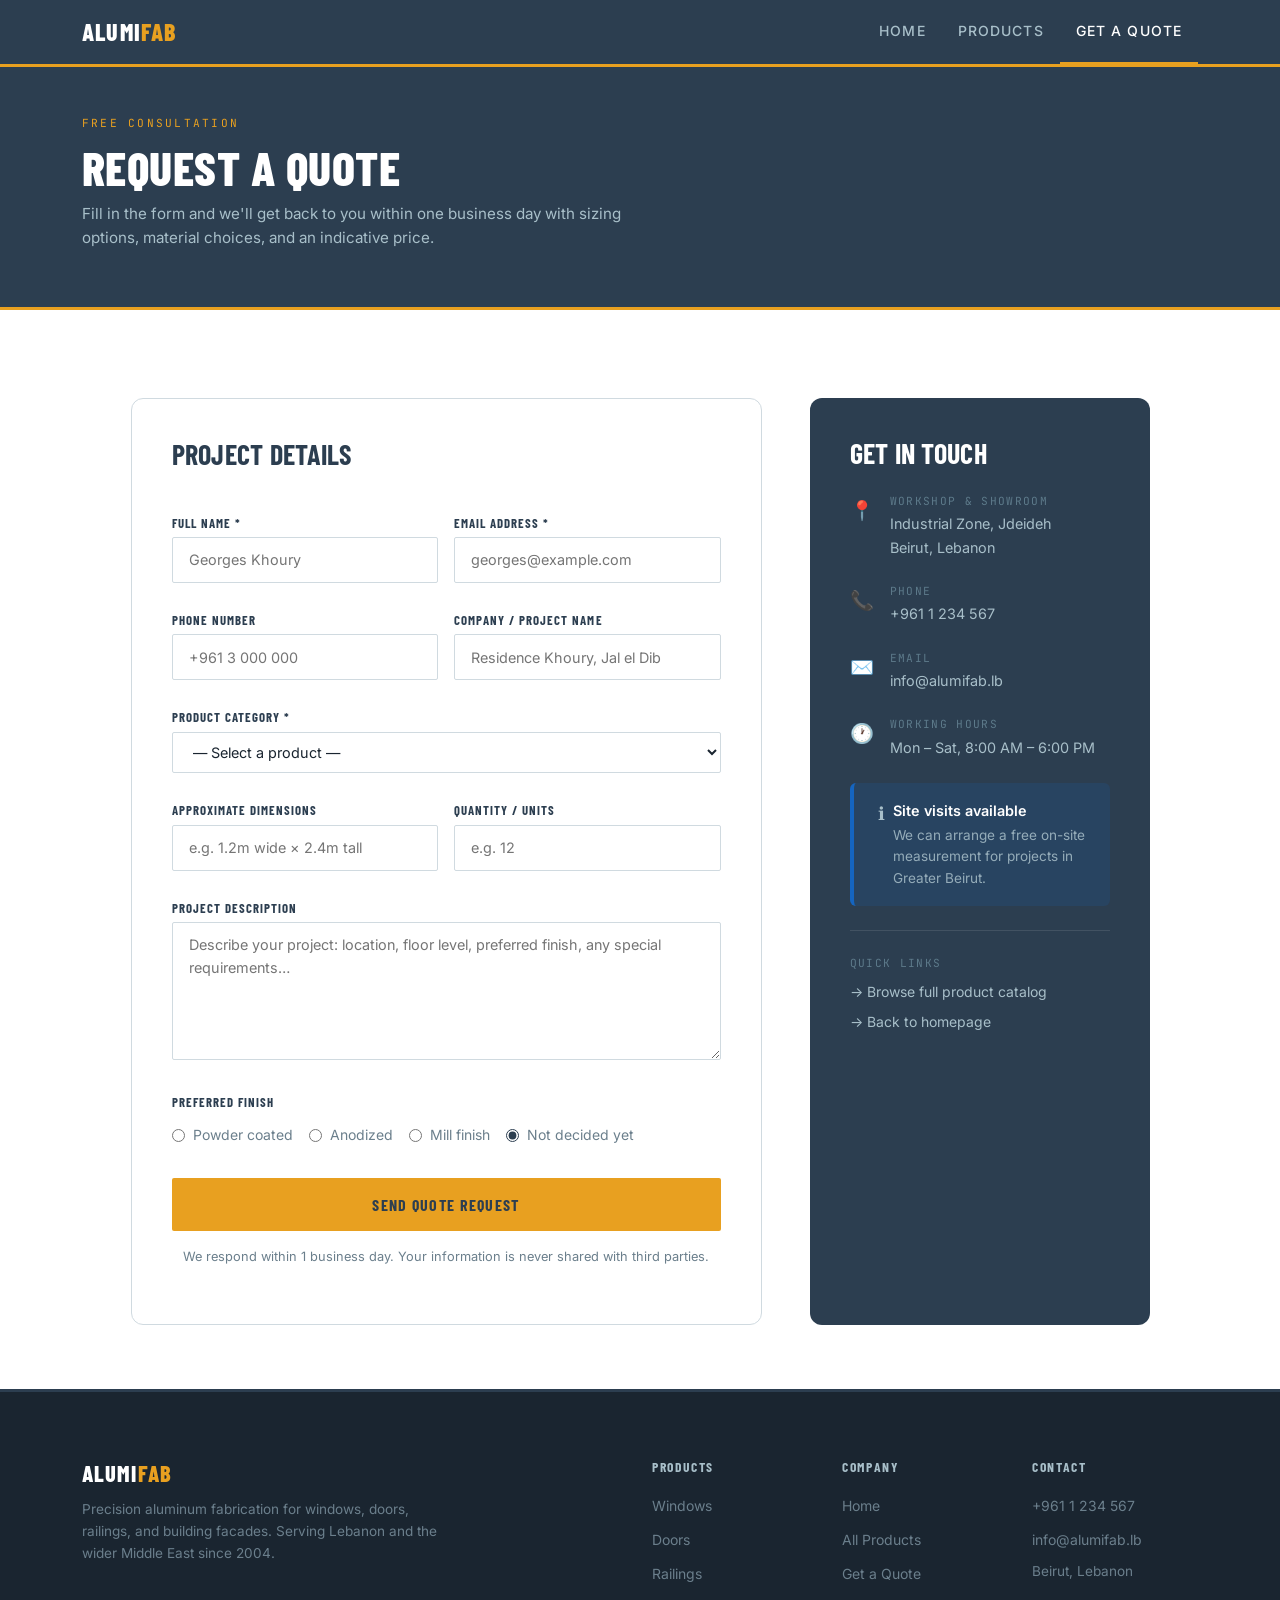
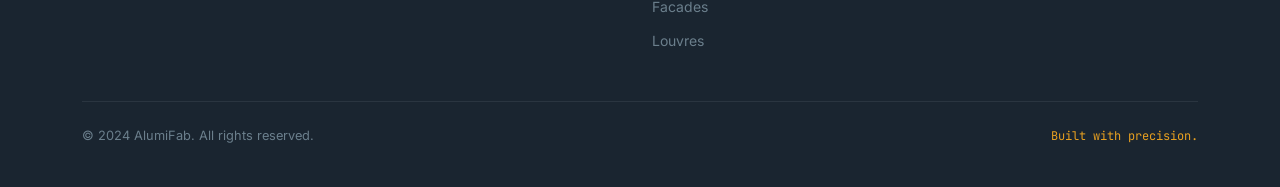
==== contact.html @ c07e7835 "Initial commit" ====
<!DOCTYPE html>
<html lang="en">
<head>
  <meta charset="UTF-8" />
  <meta name="viewport" content="width=device-width, initial-scale=1.0" />
  <meta name="description" content="Request a free quote from AlumiFab for aluminum windows, doors, railings, and facade systems." />
  <title>Get a Quote — AlumiFab</title>

  <!-- Bootstrap 5 -->
  <link href="https://cdn.jsdelivr.net/npm/bootstrap@5.3.3/dist/css/bootstrap.min.css" rel="stylesheet" />
  <!-- Custom styles -->
  <link rel="stylesheet" href="css/style.css" />
</head>
<body data-page="contact">

  <!-- ======================================================
       NAVIGATION
  ====================================================== -->
  <nav class="navbar navbar-expand-lg site-nav sticky-top">
    <div class="container">
      <a class="navbar-brand" href="index.html">Alumi<span>Fab</span></a>
      <button class="navbar-toggler" type="button" data-bs-toggle="collapse" data-bs-target="#mainNav" aria-label="Toggle navigation">
        <span class="navbar-toggler-icon"></span>
      </button>
      <div class="collapse navbar-collapse" id="mainNav">
        <ul class="navbar-nav ms-auto">
          <li class="nav-item"><a class="nav-link" href="index.html">Home</a></li>
          <li class="nav-item"><a class="nav-link" href="products.html">Products</a></li>
          <li class="nav-item"><a class="nav-link active" href="contact.html">Get a Quote</a></li>
        </ul>
      </div>
    </div>
  </nav>

  <main>

    <!-- ======================================================
         PAGE HEADER
    ====================================================== -->
    <section style="background: var(--col-steel); padding: 3rem 0 2.5rem; border-bottom: 3px solid var(--col-spark);">
      <div class="container">
        <span class="section-label">Free consultation</span>
        <h1 class="section-title" style="color: var(--col-white); margin-bottom:0.5rem;">Request a Quote</h1>
        <p style="color: var(--col-sheen); font-size: 0.95rem; max-width:55ch;">
          Fill in the form and we'll get back to you within one business day with sizing options, material choices, and an indicative price.
        </p>
      </div>
    </section>

    <!-- ======================================================
         CONTACT SECTION
    ====================================================== -->
    <section class="contact-section">
      <div class="container">

        <!-- Alert messages container -->
        <div id="alert-container" role="alert" aria-live="polite" style="max-width:700px; margin: 0 auto var(--sp-lg);"></div>

        <div class="row g-5 justify-content-center">

          <!-- FORM -->
          <div class="col-lg-7">
            <div class="contact-card">
              <h2 style="font-family:var(--font-display); font-size:1.75rem; text-transform:uppercase; color:var(--col-steel); margin-bottom:var(--sp-xl);">
                Project Details
              </h2>

              <form id="quote-form" novalidate>

                <div class="row g-3">
                  <!-- Name -->
                  <div class="col-sm-6">
                    <div class="form-group-custom">
                      <label class="form-label-custom" for="name">Full Name *</label>
                      <input
                        type="text"
                        id="name"
                        class="form-control-custom"
                        placeholder="Georges Khoury"
                        autocomplete="name"
                      />
                    </div>
                  </div>

                  <!-- Email -->
                  <div class="col-sm-6">
                    <div class="form-group-custom">
                      <label class="form-label-custom" for="email">Email Address *</label>
                      <input
                        type="email"
                        id="email"
                        class="form-control-custom"
                        placeholder="georges@example.com"
                        autocomplete="email"
                      />
                    </div>
                  </div>
                </div>

                <div class="row g-3">
                  <!-- Phone -->
                  <div class="col-sm-6">
                    <div class="form-group-custom">
                      <label class="form-label-custom" for="phone">Phone Number</label>
                      <input
                        type="tel"
                        id="phone"
                        class="form-control-custom"
                        placeholder="+961 3 000 000"
                        autocomplete="tel"
                      />
                    </div>
                  </div>

                  <!-- Company -->
                  <div class="col-sm-6">
                    <div class="form-group-custom">
                      <label class="form-label-custom" for="company">Company / Project Name</label>
                      <input
                        type="text"
                        id="company"
                        class="form-control-custom"
                        placeholder="Residence Khoury, Jal el Dib"
                        autocomplete="organization"
                      />
                    </div>
                  </div>
                </div>

                <!-- Product category -->
                <div class="form-group-custom">
                  <label class="form-label-custom" for="product-select">Product Category *</label>
                  <select id="product-select" class="form-control-custom">
                    <option value="">— Select a product —</option>
                    <optgroup label="Windows">
                      <option value="Thermal Break Casement Window">Thermal Break Casement Window</option>
                      <option value="Fixed Picture Window">Fixed Picture Window</option>
                      <option value="Sliding Sash Window">Sliding Sash Window</option>
                      <option value="Tilt & Turn Window">Tilt &amp; Turn Window</option>
                      <option value="Louvered Vent Window">Louvered Vent Window</option>
                    </optgroup>
                    <optgroup label="Doors">
                      <option value="Pivot Entry Door">Pivot Entry Door</option>
                      <option value="Sliding Patio Door">Sliding Patio Door</option>
                      <option value="Folding Bi-Fold Door">Folding Bi-Fold Door</option>
                      <option value="Security Fire Door">Security Fire Door</option>
                      <option value="Flush Swing Door">Flush Swing Door</option>
                    </optgroup>
                    <optgroup label="Railings">
                      <option value="Glass Balcony Railing">Glass Balcony Railing</option>
                      <option value="Horizontal Bar Railing">Horizontal Bar Railing</option>
                      <option value="Decorative Spindle Railing">Decorative Spindle Railing</option>
                      <option value="Pool Fence Railing">Pool Fence Railing</option>
                    </optgroup>
                    <optgroup label="Facades">
                      <option value="Ventilated Facade Panel">Ventilated Facade Panel</option>
                      <option value="Perforated Screen Panel">Perforated Screen Panel</option>
                    </optgroup>
                    <optgroup label="Louvres">
                      <option value="Fixed External Louvre">Fixed External Louvre</option>
                      <option value="Motorized Adjustable Louvre">Motorized Adjustable Louvre</option>
                    </optgroup>
                    <option value="Custom / Not listed">Custom / Not listed</option>
                  </select>
                </div>

                <!-- Dimensions -->
                <div class="row g-3">
                  <div class="col-sm-6">
                    <div class="form-group-custom">
                      <label class="form-label-custom" for="dimensions">Approximate Dimensions</label>
                      <input
                        type="text"
                        id="dimensions"
                        class="form-control-custom"
                        placeholder="e.g. 1.2m wide × 2.4m tall"
                      />
                    </div>
                  </div>
                  <div class="col-sm-6">
                    <div class="form-group-custom">
                      <label class="form-label-custom" for="quantity">Quantity / Units</label>
                      <input
                        type="number"
                        id="quantity"
                        class="form-control-custom"
                        placeholder="e.g. 12"
                        min="1"
                      />
                    </div>
                  </div>
                </div>

                <!-- Message -->
                <div class="form-group-custom">
                  <label class="form-label-custom" for="message">Project Description</label>
                  <textarea
                    id="message"
                    class="form-control-custom"
                    rows="5"
                    placeholder="Describe your project: location, floor level, preferred finish, any special requirements…"
                  ></textarea>
                </div>

                <!-- Finish preference -->
                <div class="form-group-custom">
                  <label class="form-label-custom d-block" style="margin-bottom:0.75rem;">Preferred Finish</label>
                  <div class="d-flex flex-wrap gap-3">
                    <label style="display:flex; align-items:center; gap:0.5rem; font-size:0.875rem; color:var(--col-muted); cursor:pointer;">
                      <input type="radio" name="finish" value="powder-coated" style="accent-color: var(--col-steel);" /> Powder coated
                    </label>
                    <label style="display:flex; align-items:center; gap:0.5rem; font-size:0.875rem; color:var(--col-muted); cursor:pointer;">
                      <input type="radio" name="finish" value="anodized" style="accent-color: var(--col-steel);" /> Anodized
                    </label>
                    <label style="display:flex; align-items:center; gap:0.5rem; font-size:0.875rem; color:var(--col-muted); cursor:pointer;">
                      <input type="radio" name="finish" value="mill" style="accent-color: var(--col-steel);" /> Mill finish
                    </label>
                    <label style="display:flex; align-items:center; gap:0.5rem; font-size:0.875rem; color:var(--col-muted); cursor:pointer;">
                      <input type="radio" name="finish" value="undecided" style="accent-color: var(--col-steel);" checked /> Not decided yet
                    </label>
                  </div>
                </div>

                <button type="submit" id="submit-btn" class="btn-primary-custom w-100 mt-2" style="padding: 0.85rem; font-size:1rem;">
                  Send Quote Request
                </button>

                <p style="font-size:0.8rem; color:var(--col-muted); margin-top:var(--sp-md); text-align:center;">
                  We respond within 1 business day. Your information is never shared with third parties.
                </p>
              </form>
            </div>
          </div>

          <!-- CONTACT INFO -->
          <div class="col-lg-4">
            <div class="contact-info-card">
              <h3>Get in touch</h3>

              <div class="contact-detail">
                <span class="contact-detail__icon">📍</span>
                <div>
                  <div class="contact-detail__label">Workshop & Showroom</div>
                  <div class="contact-detail__value">Industrial Zone, Jdeideh<br>Beirut, Lebanon</div>
                </div>
              </div>

              <div class="contact-detail">
                <span class="contact-detail__icon">📞</span>
                <div>
                  <div class="contact-detail__label">Phone</div>
                  <div class="contact-detail__value">+961 1 234 567</div>
                </div>
              </div>

              <div class="contact-detail">
                <span class="contact-detail__icon">✉️</span>
                <div>
                  <div class="contact-detail__label">Email</div>
                  <div class="contact-detail__value">info@alumifab.lb</div>
                </div>
              </div>

              <div class="contact-detail">
                <span class="contact-detail__icon">🕐</span>
                <div>
                  <div class="contact-detail__label">Working hours</div>
                  <div class="contact-detail__value">Mon – Sat, 8:00 AM – 6:00 PM</div>
                </div>
              </div>

              <!-- Info alert example -->
              <div class="alert-custom alert-info mt-4" style="background: rgba(21,101,192,0.15); color: var(--col-sheen);">
                <span class="alert-custom__icon">ℹ</span>
                <div>
                  <div class="alert-custom__title" style="color:var(--col-white);">Site visits available</div>
                  <div class="alert-custom__body">We can arrange a free on-site measurement for projects in Greater Beirut.</div>
                </div>
              </div>

              <div style="border-top: 1px solid rgba(255,255,255,0.1); padding-top: var(--sp-lg); margin-top: var(--sp-lg);">
                <div class="contact-detail__label" style="margin-bottom: var(--sp-sm);">Quick links</div>
                <a href="products.html" style="display:block; color: var(--col-sheen); font-size:0.875rem; margin-bottom:0.5rem; transition:color 0.15s;" onmouseover="this.style.color='var(--col-spark)'" onmouseout="this.style.color='var(--col-sheen)'">
                  → Browse full product catalog
                </a>
                <a href="index.html" style="display:block; color: var(--col-sheen); font-size:0.875rem; transition:color 0.15s;" onmouseover="this.style.color='var(--col-spark)'" onmouseout="this.style.color='var(--col-sheen)'">
                  → Back to homepage
                </a>
              </div>
            </div>
          </div>

        </div>
      </div>
    </section>

  </main>

  <!-- ======================================================
       FOOTER
  ====================================================== -->
  <footer class="site-footer">
    <div class="container">
      <div class="row g-4">
        <div class="col-lg-4">
          <div class="brand">Alumi<span>Fab</span></div>
          <p>Precision aluminum fabrication for windows, doors, railings, and building facades. Serving Lebanon and the wider Middle East since 2004.</p>
        </div>
        <div class="col-sm-6 col-lg-2 offset-lg-2">
          <div class="footer-heading">Products</div>
          <ul class="footer-links">
            <li><a href="products.html?category=windows">Windows</a></li>
            <li><a href="products.html?category=doors">Doors</a></li>
            <li><a href="products.html?category=railings">Railings</a></li>
            <li><a href="products.html?category=facades">Facades</a></li>
            <li><a href="products.html?category=louvers">Louvres</a></li>
          </ul>
        </div>
        <div class="col-sm-6 col-lg-2">
          <div class="footer-heading">Company</div>
          <ul class="footer-links">
            <li><a href="index.html">Home</a></li>
            <li><a href="products.html">All Products</a></li>
            <li><a href="contact.html">Get a Quote</a></li>
          </ul>
        </div>
        <div class="col-lg-2">
          <div class="footer-heading">Contact</div>
          <ul class="footer-links">
            <li><a href="tel:+9611234567">+961 1 234 567</a></li>
            <li><a href="mailto:info@alumifab.lb">info@alumifab.lb</a></li>
            <li style="color:var(--col-muted); font-size:0.85rem;">Beirut, Lebanon</li>
          </ul>
        </div>
      </div>
      <div class="footer-bottom">
        <span>© 2024 AlumiFab. All rights reserved.</span>
        <span class="mono" style="font-size:0.75rem; color: var(--col-spark);">Built with precision.</span>
      </div>
    </div>
  </footer>

  <script src="https://cdn.jsdelivr.net/npm/bootstrap@5.3.3/dist/js/bootstrap.bundle.min.js"></script>
  <script src="js/app.js"></script>
</body>
</html>
---- css/style.css ----
/* ============================================================
   ALUMINUM FABRICATION — Design Tokens & Custom Styles
   Palette: industrial steel, not generic "construction blue"
   ============================================================ */

@import url('https://fonts.googleapis.com/css2?family=Barlow+Condensed:wght@400;600;700;800&family=Inter:wght@300;400;500;600&family=JetBrains+Mono:wght@400;500&display=swap');

:root {
  /* Color tokens — drawn from the material itself */
  --col-steel:      #2C3E50;   /* deep anodized steel */
  --col-alloy:      #5D7A8A;   /* brushed aluminum mid-tone */
  --col-sheen:      #A8BFC9;   /* polished highlight */
  --col-spark:      #E8A020;   /* molten metal accent */
  --col-surface:    #F5F6F7;   /* light panel background */
  --col-white:      #FFFFFF;
  --col-ink:        #1A2530;   /* near-black text */
  --col-muted:      #6B7F8C;   /* secondary text */
  --col-border:     #D0DAE0;   /* hairline borders */

  /* Alert colors */
  --col-success:    #1A7A4A;
  --col-success-bg: #E8F5EE;
  --col-error:      #B0280A;
  --col-error-bg:   #FDECEA;
  --col-info:       #1565C0;
  --col-info-bg:    #E3F0FF;

  /* Typography */
  --font-display:   'Barlow Condensed', sans-serif;
  --font-body:      'Inter', sans-serif;
  --font-mono:      'JetBrains Mono', monospace;

  /* Spacing scale */
  --sp-xs: 0.25rem;
  --sp-sm: 0.5rem;
  --sp-md: 1rem;
  --sp-lg: 1.5rem;
  --sp-xl: 2.5rem;
  --sp-2xl: 4rem;

  /* Radius */
  --radius-sm: 2px;
  --radius-md: 6px;
  --radius-lg: 12px;

  /* Transitions */
  --ease: cubic-bezier(0.25, 0.46, 0.45, 0.94);
}

/* ---- Reset & Base ---- */
*, *::before, *::after { box-sizing: border-box; }

body {
  font-family: var(--font-body);
  color: var(--col-ink);
  background: var(--col-white);
  line-height: 1.6;
  font-size: 1rem;
  -webkit-font-smoothing: antialiased;
}

h1, h2, h3, h4, h5, h6 {
  font-family: var(--font-display);
  font-weight: 700;
  letter-spacing: 0.01em;
  line-height: 1.1;
}

a { color: var(--col-spark); text-decoration: none; }
a:hover { color: var(--col-steel); }

img { max-width: 100%; height: auto; display: block; }

/* ============================================================
   NAVIGATION
   ============================================================ */
.site-nav {
  background: var(--col-steel);
  border-bottom: 3px solid var(--col-spark);
  padding: 0;
}

.site-nav .navbar-brand {
  font-family: var(--font-display);
  font-size: 1.5rem;
  font-weight: 800;
  color: var(--col-white) !important;
  letter-spacing: 0.05em;
  text-transform: uppercase;
}

.site-nav .navbar-brand span {
  color: var(--col-spark);
}

.site-nav .nav-link {
  font-family: var(--font-body);
  font-weight: 500;
  font-size: 0.875rem;
  color: var(--col-sheen) !important;
  text-transform: uppercase;
  letter-spacing: 0.08em;
  padding: 1.25rem 1rem !important;
  transition: color 0.2s var(--ease);
}

.site-nav .nav-link:hover,
.site-nav .nav-link.active {
  color: var(--col-white) !important;
}

.site-nav .nav-link.active {
  border-bottom: 2px solid var(--col-spark);
}

.site-nav .navbar-toggler {
  border-color: var(--col-alloy);
}

.site-nav .navbar-toggler-icon {
  filter: invert(1);
}

/* ============================================================
   HERO — Signature element: large display type over a 
   cross-hatched aluminum texture pattern (CSS-only)
   ============================================================ */
.hero {
  background-color: var(--col-steel);
  background-image:
    repeating-linear-gradient(
      45deg,
      rgba(255,255,255,0.015) 0px,
      rgba(255,255,255,0.015) 1px,
      transparent 1px,
      transparent 8px
    ),
    repeating-linear-gradient(
      -45deg,
      rgba(255,255,255,0.015) 0px,
      rgba(255,255,255,0.015) 1px,
      transparent 1px,
      transparent 8px
    );
  padding: 5rem 0 4rem;
  position: relative;
  overflow: hidden;
}

.hero::before {
  content: '';
  position: absolute;
  top: 0; left: 0; right: 0;
  height: 3px;
  background: linear-gradient(90deg, var(--col-spark), transparent 70%);
}

.hero-eyebrow {
  font-family: var(--font-mono);
  font-size: 0.75rem;
  color: var(--col-spark);
  letter-spacing: 0.2em;
  text-transform: uppercase;
  margin-bottom: var(--sp-md);
}

.hero-title {
  font-family: var(--font-display);
  font-size: clamp(3rem, 8vw, 6.5rem);
  font-weight: 800;
  color: var(--col-white);
  text-transform: uppercase;
  line-height: 0.95;
  margin-bottom: var(--sp-lg);
}

.hero-title em {
  font-style: normal;
  color: var(--col-spark);
}

.hero-body {
  color: var(--col-sheen);
  font-size: 1.05rem;
  font-weight: 300;
  max-width: 42ch;
  margin-bottom: var(--sp-xl);
}

.btn-primary-custom {
  background: var(--col-spark);
  color: var(--col-steel);
  font-family: var(--font-display);
  font-size: 1rem;
  font-weight: 700;
  letter-spacing: 0.08em;
  text-transform: uppercase;
  padding: 0.75rem 2rem;
  border: none;
  border-radius: var(--radius-sm);
  transition: background 0.2s var(--ease), transform 0.15s var(--ease);
  display: inline-block;
}

.btn-primary-custom:hover {
  background: #F0B030;
  color: var(--col-steel);
  transform: translateY(-1px);
}

.btn-outline-custom {
  border: 1.5px solid var(--col-alloy);
  color: var(--col-sheen);
  font-family: var(--font-display);
  font-size: 1rem;
  font-weight: 600;
  letter-spacing: 0.08em;
  text-transform: uppercase;
  padding: 0.75rem 2rem;
  border-radius: var(--radius-sm);
  background: transparent;
  transition: border-color 0.2s, color 0.2s;
  display: inline-block;
}

.btn-outline-custom:hover {
  border-color: var(--col-white);
  color: var(--col-white);
}

/* ============================================================
   LIVE PRICE WIDGET
   ============================================================ */
.price-widget {
  background: rgba(255,255,255,0.05);
  border: 1px solid rgba(255,255,255,0.1);
  border-left: 3px solid var(--col-spark);
  border-radius: var(--radius-md);
  padding: var(--sp-md) var(--sp-lg);
  margin-top: var(--sp-xl);
}

.price-widget__label {
  font-family: var(--font-mono);
  font-size: 0.7rem;
  color: var(--col-alloy);
  text-transform: uppercase;
  letter-spacing: 0.15em;
}

.price-widget__value {
  font-family: var(--font-display);
  font-size: 2rem;
  font-weight: 800;
  color: var(--col-white);
}

.price-widget__unit {
  font-family: var(--font-mono);
  font-size: 0.75rem;
  color: var(--col-alloy);
  margin-left: var(--sp-xs);
}

.price-widget__status {
  font-size: 0.75rem;
  color: var(--col-alloy);
  margin-top: var(--sp-xs);
}

.price-widget__status.loading { color: var(--col-sheen); }
.price-widget__status.error   { color: #E07070; }

/* ============================================================
   SECTION TITLES
   ============================================================ */
.section-label {
  font-family: var(--font-mono);
  font-size: 0.7rem;
  color: var(--col-spark);
  text-transform: uppercase;
  letter-spacing: 0.2em;
  display: block;
  margin-bottom: var(--sp-sm);
}

.section-title {
  font-family: var(--font-display);
  font-size: clamp(2rem, 4vw, 3rem);
  font-weight: 800;
  color: var(--col-steel);
  text-transform: uppercase;
  margin-bottom: var(--sp-md);
}

.section-divider {
  width: 3rem;
  height: 3px;
  background: var(--col-spark);
  margin-bottom: var(--sp-xl);
}

/* ============================================================
   SERVICES — Home page
   ============================================================ */
.services-section {
  padding: var(--sp-2xl) 0;
  background: var(--col-surface);
}

.service-card {
  background: var(--col-white);
  border: 1px solid var(--col-border);
  border-top: 3px solid var(--col-alloy);
  border-radius: var(--radius-md);
  padding: var(--sp-xl) var(--sp-lg);
  transition: border-top-color 0.2s, box-shadow 0.2s;
  height: 100%;
}

.service-card:hover {
  border-top-color: var(--col-spark);
  box-shadow: 0 4px 20px rgba(44,62,80,0.1);
}

.service-card__icon {
  font-size: 2.25rem;
  margin-bottom: var(--sp-md);
}

.service-card__title {
  font-family: var(--font-display);
  font-size: 1.4rem;
  font-weight: 700;
  text-transform: uppercase;
  color: var(--col-steel);
  margin-bottom: var(--sp-sm);
}

.service-card__body {
  color: var(--col-muted);
  font-size: 0.9rem;
  line-height: 1.7;
}

/* ============================================================
   PRODUCT CARDS — Catalog page
   ============================================================ */
.catalog-section {
  padding: var(--sp-2xl) 0;
}

.catalog-controls {
  background: var(--col-surface);
  border: 1px solid var(--col-border);
  border-radius: var(--radius-md);
  padding: var(--sp-lg);
  margin-bottom: var(--sp-xl);
}

.catalog-controls .form-control {
  border: 1.5px solid var(--col-border);
  border-radius: var(--radius-sm);
  font-family: var(--font-body);
  font-size: 0.9rem;
  padding: 0.6rem 1rem;
}

.catalog-controls .form-control:focus {
  border-color: var(--col-alloy);
  box-shadow: 0 0 0 3px rgba(93,122,138,0.15);
}

.filter-btn {
  font-family: var(--font-display);
  font-size: 0.85rem;
  font-weight: 600;
  letter-spacing: 0.06em;
  text-transform: uppercase;
  border: 1.5px solid var(--col-border);
  background: var(--col-white);
  color: var(--col-muted);
  padding: 0.4rem 1rem;
  border-radius: var(--radius-sm);
  cursor: pointer;
  transition: all 0.15s;
}

.filter-btn:hover {
  border-color: var(--col-alloy);
  color: var(--col-steel);
}

.filter-btn.active {
  background: var(--col-steel);
  border-color: var(--col-steel);
  color: var(--col-white);
}

.product-card {
  background: var(--col-white);
  border: 1px solid var(--col-border);
  border-radius: var(--radius-md);
  overflow: hidden;
  transition: box-shadow 0.2s, transform 0.2s;
  height: 100%;
  display: flex;
  flex-direction: column;
}

.product-card:hover {
  box-shadow: 0 6px 24px rgba(44,62,80,0.12);
  transform: translateY(-2px);
}

.product-card__img {
  width: 100%;
  height: 180px;
  object-fit: cover;
  background: var(--col-surface);
  display: flex;
  align-items: center;
  justify-content: center;
  font-size: 3rem;
  color: var(--col-alloy);
}

.product-card__badge {
  font-family: var(--font-mono);
  font-size: 0.65rem;
  letter-spacing: 0.12em;
  text-transform: uppercase;
  background: var(--col-surface);
  color: var(--col-muted);
  border: 1px solid var(--col-border);
  padding: 2px 8px;
  border-radius: 20px;
  display: inline-block;
  margin-bottom: var(--sp-sm);
}

.product-card__body {
  padding: var(--sp-lg);
  flex: 1;
  display: flex;
  flex-direction: column;
}

.product-card__name {
  font-family: var(--font-display);
  font-size: 1.25rem;
  font-weight: 700;
  text-transform: uppercase;
  color: var(--col-steel);
  margin-bottom: var(--sp-xs);
}

.product-card__desc {
  color: var(--col-muted);
  font-size: 0.875rem;
  line-height: 1.6;
  flex: 1;
  margin-bottom: var(--sp-md);
}

.product-card__specs {
  font-family: var(--font-mono);
  font-size: 0.75rem;
  color: var(--col-alloy);
  border-top: 1px solid var(--col-border);
  padding-top: var(--sp-md);
  margin-top: auto;
}

.btn-quote {
  font-family: var(--font-display);
  font-size: 0.85rem;
  font-weight: 700;
  letter-spacing: 0.06em;
  text-transform: uppercase;
  background: var(--col-steel);
  color: var(--col-white);
  border: none;
  padding: 0.5rem 1.25rem;
  border-radius: var(--radius-sm);
  transition: background 0.2s;
  margin-top: var(--sp-md);
  width: 100%;
}

.btn-quote:hover {
  background: var(--col-spark);
  color: var(--col-steel);
}

/* Pagination */
.pagination .page-link {
  font-family: var(--font-display);
  font-weight: 600;
  color: var(--col-steel);
  border-color: var(--col-border);
  border-radius: var(--radius-sm) !important;
  margin: 0 2px;
}

.pagination .page-link:hover,
.pagination .page-item.active .page-link {
  background: var(--col-steel);
  border-color: var(--col-steel);
  color: var(--col-white);
}

/* ============================================================
   ALERT MESSAGES
   ============================================================ */
.alert-custom {
  border-radius: var(--radius-md);
  border: none;
  border-left: 4px solid;
  padding: var(--sp-md) var(--sp-lg);
  font-size: 0.9rem;
  display: flex;
  align-items: flex-start;
  gap: var(--sp-sm);
  margin-bottom: var(--sp-md);
  animation: alertSlideIn 0.25s var(--ease);
}

@keyframes alertSlideIn {
  from { opacity: 0; transform: translateY(-6px); }
  to   { opacity: 1; transform: translateY(0); }
}

.alert-custom.alert-success {
  background: var(--col-success-bg);
  border-left-color: var(--col-success);
  color: var(--col-success);
}

.alert-custom.alert-error {
  background: var(--col-error-bg);
  border-left-color: var(--col-error);
  color: var(--col-error);
}

.alert-custom.alert-info {
  background: var(--col-info-bg);
  border-left-color: var(--col-info);
  color: var(--col-info);
}

.alert-custom__icon { font-size: 1.1rem; flex-shrink: 0; margin-top: 1px; }
.alert-custom__title { font-weight: 600; margin-bottom: 2px; }
.alert-custom__body  { opacity: 0.85; font-size: 0.85rem; }
.alert-custom__close {
  margin-left: auto;
  background: none;
  border: none;
  cursor: pointer;
  opacity: 0.5;
  font-size: 1.1rem;
  color: inherit;
  padding: 0;
  flex-shrink: 0;
}
.alert-custom__close:hover { opacity: 1; }

/* ============================================================
   CONTACT / QUOTE FORM
   ============================================================ */
.contact-section {
  padding: var(--sp-2xl) 0;
}

.contact-card {
  background: var(--col-white);
  border: 1px solid var(--col-border);
  border-radius: var(--radius-lg);
  padding: var(--sp-xl);
}

.form-label-custom {
  font-family: var(--font-display);
  font-size: 0.8rem;
  font-weight: 700;
  text-transform: uppercase;
  letter-spacing: 0.08em;
  color: var(--col-steel);
  margin-bottom: var(--sp-xs);
}

.form-control-custom {
  border: 1.5px solid var(--col-border);
  border-radius: var(--radius-sm);
  padding: 0.65rem 1rem;
  font-family: var(--font-body);
  font-size: 0.9rem;
  width: 100%;
  transition: border-color 0.15s;
  background: var(--col-white);
  color: var(--col-ink);
}

.form-control-custom:focus {
  outline: none;
  border-color: var(--col-alloy);
  box-shadow: 0 0 0 3px rgba(93,122,138,0.15);
}

.form-control-custom.error {
  border-color: var(--col-error);
}

.form-group-custom {
  margin-bottom: var(--sp-lg);
}

.contact-info-card {
  background: var(--col-steel);
  border-radius: var(--radius-lg);
  padding: var(--sp-xl);
  color: var(--col-white);
  height: 100%;
}

.contact-info-card h3 {
  font-family: var(--font-display);
  font-size: 1.75rem;
  color: var(--col-white);
  text-transform: uppercase;
  margin-bottom: var(--sp-lg);
}

.contact-detail {
  display: flex;
  gap: var(--sp-md);
  margin-bottom: var(--sp-lg);
  align-items: flex-start;
}

.contact-detail__icon {
  font-size: 1.2rem;
  color: var(--col-spark);
  flex-shrink: 0;
  margin-top: 2px;
}

.contact-detail__label {
  font-family: var(--font-mono);
  font-size: 0.7rem;
  letter-spacing: 0.12em;
  text-transform: uppercase;
  color: var(--col-alloy);
  margin-bottom: 2px;
}

.contact-detail__value {
  color: var(--col-sheen);
  font-size: 0.9rem;
}

/* ============================================================
   FOOTER
   ============================================================ */
.site-footer {
  background: var(--col-ink);
  color: var(--col-muted);
  padding: var(--sp-2xl) 0 var(--sp-xl);
  border-top: 3px solid var(--col-steel);
}

.site-footer .brand {
  font-family: var(--font-display);
  font-size: 1.4rem;
  font-weight: 800;
  color: var(--col-white);
  text-transform: uppercase;
  letter-spacing: 0.05em;
}

.site-footer .brand span { color: var(--col-spark); }

.site-footer p {
  font-size: 0.85rem;
  margin-top: var(--sp-sm);
}

.footer-heading {
  font-family: var(--font-display);
  font-size: 0.85rem;
  font-weight: 700;
  text-transform: uppercase;
  letter-spacing: 0.12em;
  color: var(--col-sheen);
  margin-bottom: var(--sp-md);
}

.footer-links {
  list-style: none;
  padding: 0;
  margin: 0;
}

.footer-links li { margin-bottom: var(--sp-sm); }
.footer-links a {
  font-size: 0.875rem;
  color: var(--col-muted);
  transition: color 0.15s;
}
.footer-links a:hover { color: var(--col-white); }

.footer-bottom {
  border-top: 1px solid #2A3540;
  margin-top: var(--sp-xl);
  padding-top: var(--sp-lg);
  font-size: 0.8rem;
  display: flex;
  justify-content: space-between;
  align-items: center;
  flex-wrap: wrap;
  gap: var(--sp-sm);
}

/* ============================================================
   UTILITIES & HELPERS
   ============================================================ */
.text-spark  { color: var(--col-spark) !important; }
.text-steel  { color: var(--col-steel) !important; }
.text-alloy  { color: var(--col-alloy) !important; }
.bg-surface  { background: var(--col-surface) !important; }
.bg-steel    { background: var(--col-steel) !important; }
.mono        { font-family: var(--font-mono); }

.no-results {
  text-align: center;
  padding: var(--sp-2xl) 0;
  color: var(--col-muted);
}
.no-results .icon { font-size: 3rem; margin-bottom: var(--sp-md); }

/* ============================================================
   RESPONSIVE
   ============================================================ */
@media (max-width: 768px) {
  .hero { padding: 3rem 0; }
  .hero-title { font-size: 3rem; }
  .contact-info-card { margin-top: var(--sp-xl); }
  .footer-bottom { flex-direction: column; text-align: center; }
}

@media (prefers-reduced-motion: reduce) {
  *, *::before, *::after { transition-duration: 0.01ms !important; animation-duration: 0.01ms !important; }
}
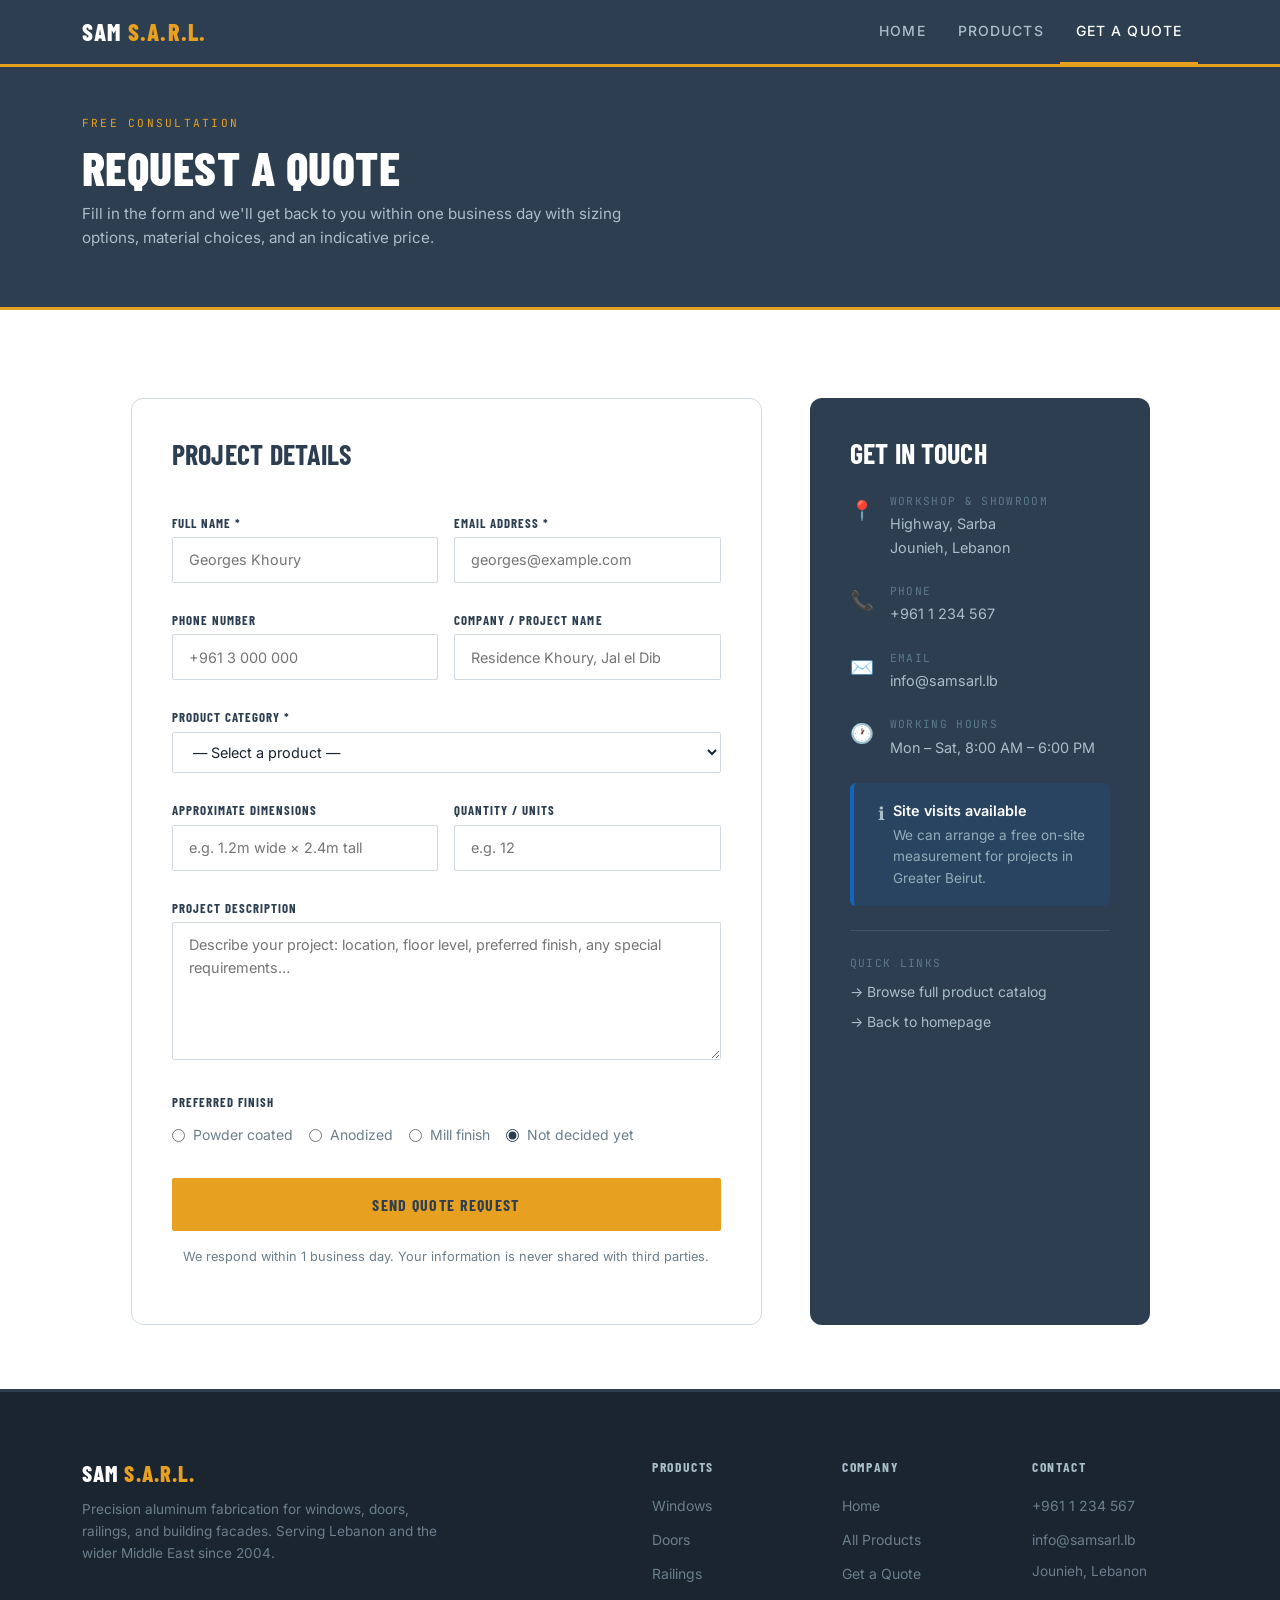
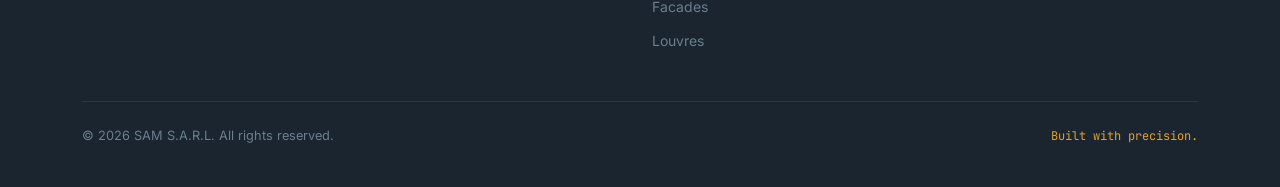
==== commit 7888852e: "Commit after location API failure" ====
--- a/contact.html
+++ b/contact.html
@@ -4,7 +4,7 @@
   <meta charset="UTF-8" />
   <meta name="viewport" content="width=device-width, initial-scale=1.0" />
   <meta name="description" content="Request a free quote from AlumiFab for aluminum windows, doors, railings, and facade systems." />
-  <title>Get a Quote — AlumiFab</title>
+  <title>Get a Quote - SAM S.A.R.L.</title>
 
   <!-- Bootstrap 5 -->
   <link href="https://cdn.jsdelivr.net/npm/bootstrap@5.3.3/dist/css/bootstrap.min.css" rel="stylesheet" />
@@ -18,7 +18,7 @@
   ====================================================== -->
   <nav class="navbar navbar-expand-lg site-nav sticky-top">
     <div class="container">
-      <a class="navbar-brand" href="index.html">Alumi<span>Fab</span></a>
+      <a class="navbar-brand" href="index.html">SAM <span>S.A.R.L.</span></a>
       <button class="navbar-toggler" type="button" data-bs-toggle="collapse" data-bs-target="#mainNav" aria-label="Toggle navigation">
         <span class="navbar-toggler-icon"></span>
       </button>
@@ -241,7 +241,7 @@
                 <span class="contact-detail__icon">📍</span>
                 <div>
                   <div class="contact-detail__label">Workshop & Showroom</div>
-                  <div class="contact-detail__value">Industrial Zone, Jdeideh<br>Beirut, Lebanon</div>
+                  <div class="contact-detail__value">Highway, Sarba<br>Jounieh, Lebanon</div>
                 </div>
               </div>
 
@@ -257,7 +257,7 @@
                 <span class="contact-detail__icon">✉️</span>
                 <div>
                   <div class="contact-detail__label">Email</div>
-                  <div class="contact-detail__value">info@alumifab.lb</div>
+                  <div class="contact-detail__value">info@samsarl.lb</div>
                 </div>
               </div>
 
@@ -303,7 +303,7 @@
     <div class="container">
       <div class="row g-4">
         <div class="col-lg-4">
-          <div class="brand">Alumi<span>Fab</span></div>
+          <div class="brand">SAM <span>S.A.R.L.</span></div>
           <p>Precision aluminum fabrication for windows, doors, railings, and building facades. Serving Lebanon and the wider Middle East since 2004.</p>
         </div>
         <div class="col-sm-6 col-lg-2 offset-lg-2">
@@ -328,13 +328,13 @@
           <div class="footer-heading">Contact</div>
           <ul class="footer-links">
             <li><a href="tel:+9611234567">+961 1 234 567</a></li>
-            <li><a href="mailto:info@alumifab.lb">info@alumifab.lb</a></li>
-            <li style="color:var(--col-muted); font-size:0.85rem;">Beirut, Lebanon</li>
+            <li><a href="mailto:info@samsarl.lb">info@samsarl.lb</a></li>
+            <li style="color:var(--col-muted); font-size:0.85rem;">Jounieh, Lebanon</li>
           </ul>
         </div>
       </div>
       <div class="footer-bottom">
-        <span>© 2024 AlumiFab. All rights reserved.</span>
+        <span>© 2026 SAM S.A.R.L. All rights reserved.</span>
         <span class="mono" style="font-size:0.75rem; color: var(--col-spark);">Built with precision.</span>
       </div>
     </div>
--- a/css/style.css
+++ b/css/style.css
@@ -1,5 +1,5 @@
 /* ============================================================
-   ALUMINUM FABRICATION — Design Tokens & Custom Styles
+   ALUMINUM FABRICATION — Design Tokens & Custom Styles AlumiFab
    Palette: industrial steel, not generic "construction blue"
    ============================================================ */
 
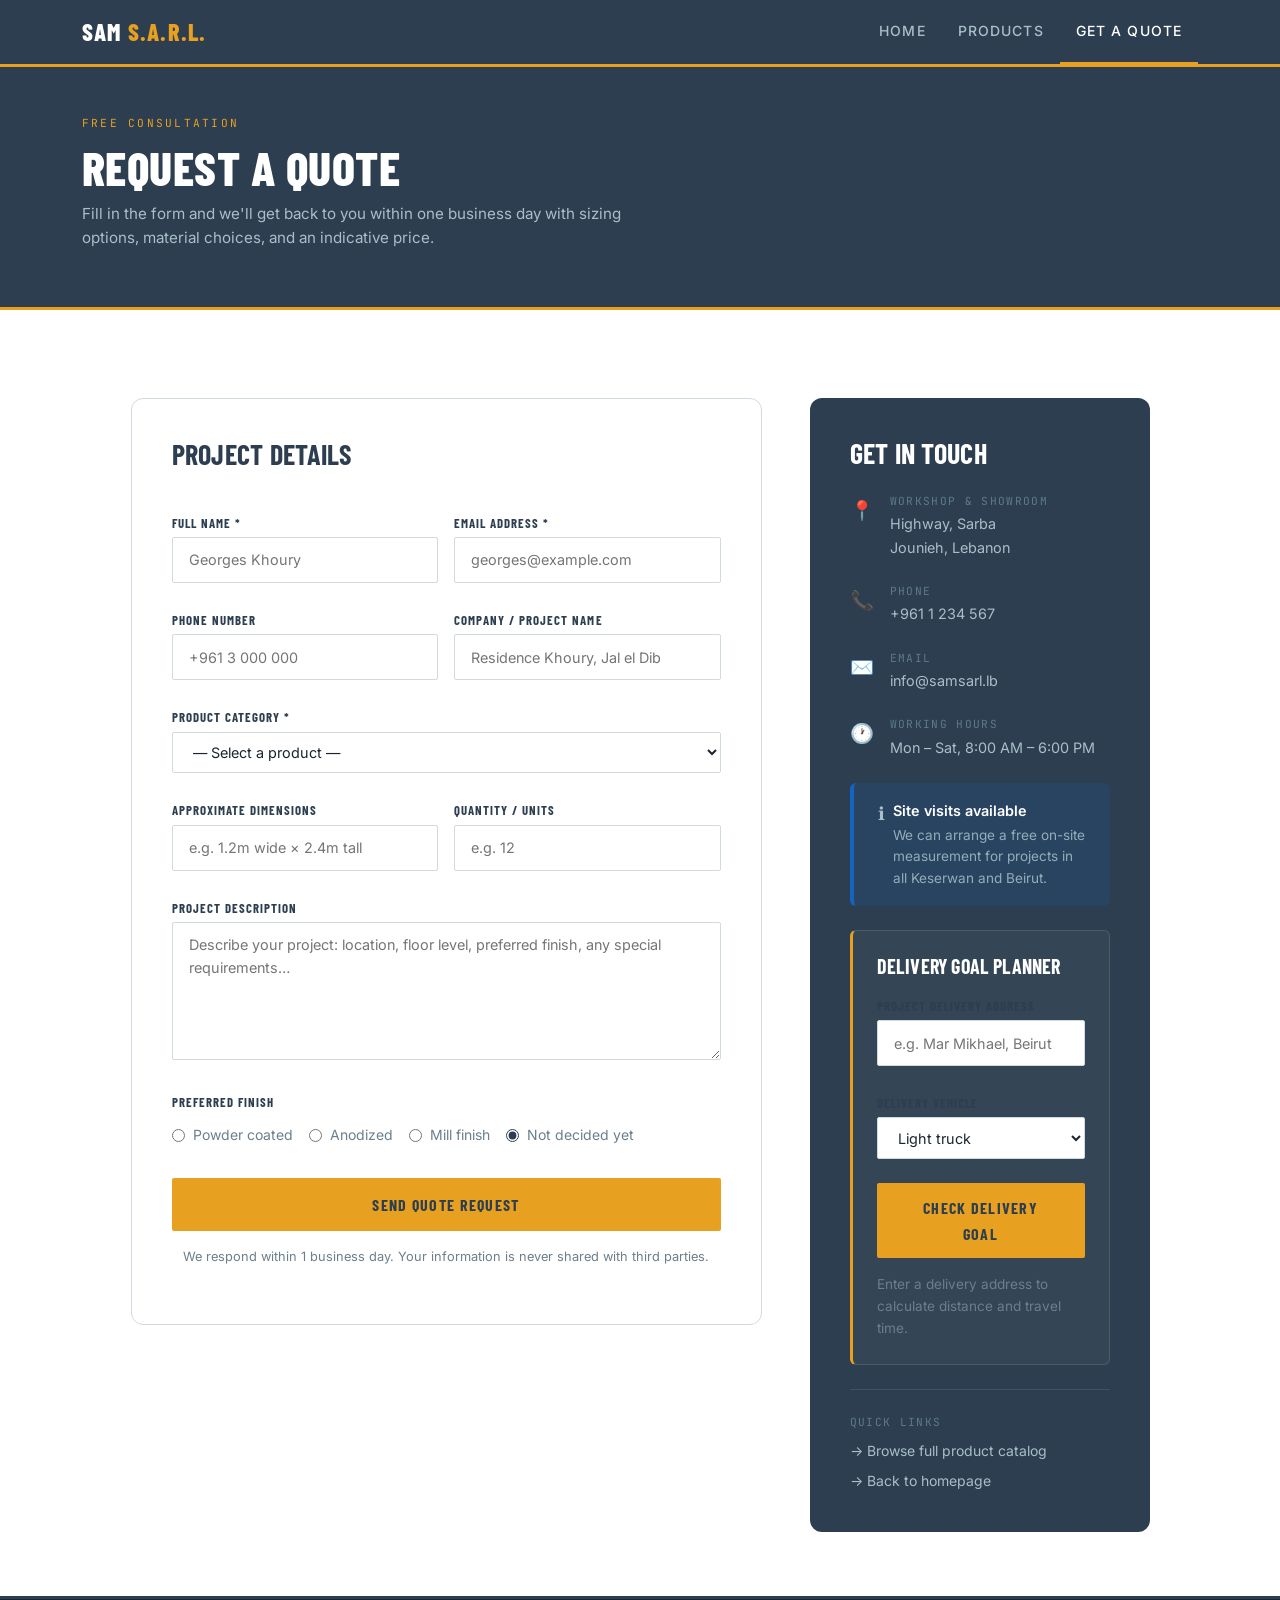
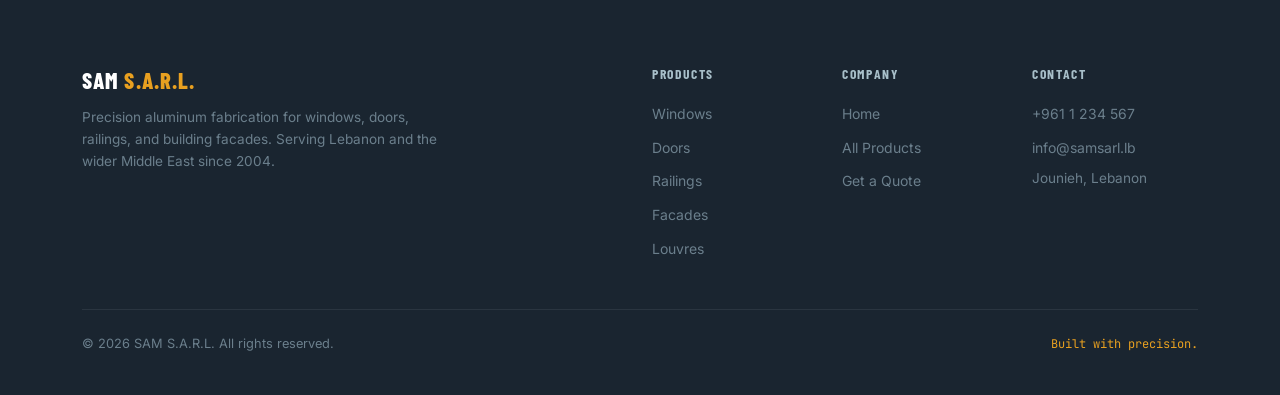
==== commit c07c0ce8: "Added key-based API for location." ====
--- a/contact.html
+++ b/contact.html
@@ -274,8 +274,53 @@
                 <span class="alert-custom__icon">ℹ</span>
                 <div>
                   <div class="alert-custom__title" style="color:var(--col-white);">Site visits available</div>
-                  <div class="alert-custom__body">We can arrange a free on-site measurement for projects in Greater Beirut.</div>
-                </div>
+                  <div class="alert-custom__body">We can arrange a free on-site measurement for projects in all Keserwan and Beirut.</div>
+                </div>
+              </div>
+
+              <div class="delivery-planner" id="delivery-planner">
+              <h3>Delivery Goal Planner</h3>
+
+              <div class="form-group-custom">
+                <label class="form-label-custom" for="delivery-address">Project Delivery Address</label>
+                <input
+                  id="delivery-address"
+                  class="form-control-custom"
+                  type="text"
+                  placeholder="e.g. Mar Mikhael, Beirut"
+                />
+              </div>
+
+              <div class="form-group-custom">
+                <label class="form-label-custom" for="delivery-mode">Delivery Vehicle</label>
+                <select id="delivery-mode" class="form-control-custom">
+                  <option value="drive">Service car</option>
+                  <option value="light_truck" selected>Light truck</option>
+                  <option value="truck">Truck</option>
+                </select>
+              </div>
+
+              <button type="button" id="delivery-check-btn" class="btn-primary-custom w-100">
+                Check Delivery Goal
+              </button>
+
+              <div id="delivery-status" class="delivery-state empty">
+                Enter a delivery address to calculate distance and travel time.
+              </div>
+
+              <div id="delivery-summary"></div>
+
+              <div class="form-group-custom" id="delivery-search-wrap" hidden>
+                <label class="form-label-custom" for="delivery-step-search">Search Route Steps</label>
+                <input
+                  id="delivery-step-search"
+                  class="form-control-custom"
+                  type="search"
+                  placeholder="Search route instructions..."
+                />
+              </div>
+
+              <div id="delivery-steps"></div>
               </div>
 
               <div style="border-top: 1px solid rgba(255,255,255,0.1); padding-top: var(--sp-lg); margin-top: var(--sp-lg);">
--- a/css/style.css
+++ b/css/style.css
@@ -659,6 +659,92 @@
   font-size: 0.9rem;
 }
 
+.delivery-planner {
+  margin-top: var(--sp-lg);
+  padding: var(--sp-lg);
+  border: 1px solid rgba(255,255,255,0.12);
+  border-left: 3px solid var(--col-spark);
+  border-radius: var(--radius-md);
+  background: rgba(255,255,255,0.04);
+}
+
+.delivery-planner h3 {
+  font-family: var(--font-display);
+  font-size: 1.25rem;
+  color: var(--col-white);
+  text-transform: uppercase;
+  margin-bottom: var(--sp-md);
+}
+
+.delivery-state {
+  margin-top: var(--sp-md);
+  font-size: 0.85rem;
+  color: var(--col-sheen);
+}
+
+.delivery-state.loading {
+  color: var(--col-spark);
+}
+
+.delivery-state.error {
+  color: #ffb4a8;
+}
+
+.delivery-state.empty {
+  color: var(--col-muted);
+}
+
+.delivery-summary-grid {
+  display: grid;
+  grid-template-columns: repeat(3, 1fr);
+  gap: var(--sp-sm);
+  margin-top: var(--sp-md);
+}
+
+.delivery-metric {
+  padding: var(--sp-sm);
+  background: rgba(255,255,255,0.07);
+  border-radius: var(--radius-sm);
+}
+
+.delivery-metric span {
+  display: block;
+  font-size: 0.7rem;
+  color: var(--col-muted);
+  text-transform: uppercase;
+}
+
+.delivery-metric strong {
+  display: block;
+  margin-top: 0.2rem;
+  color: var(--col-white);
+  font-size: 0.95rem;
+}
+
+.delivery-found-address {
+  margin-top: var(--sp-sm);
+  font-size: 0.8rem;
+  color: var(--col-sheen);
+}
+
+.delivery-step {
+  display: grid;
+  grid-template-columns: auto 1fr auto;
+  gap: 0.5rem;
+  padding: 0.65rem 0;
+  border-bottom: 1px solid rgba(255,255,255,0.08);
+  color: var(--col-sheen);
+  font-size: 0.85rem;
+}
+
+.delivery-step strong {
+  color: var(--col-spark);
+}
+
+.delivery-step small {
+  color: var(--col-muted);
+}
+
 /* ============================================================
    FOOTER
    ============================================================ */
